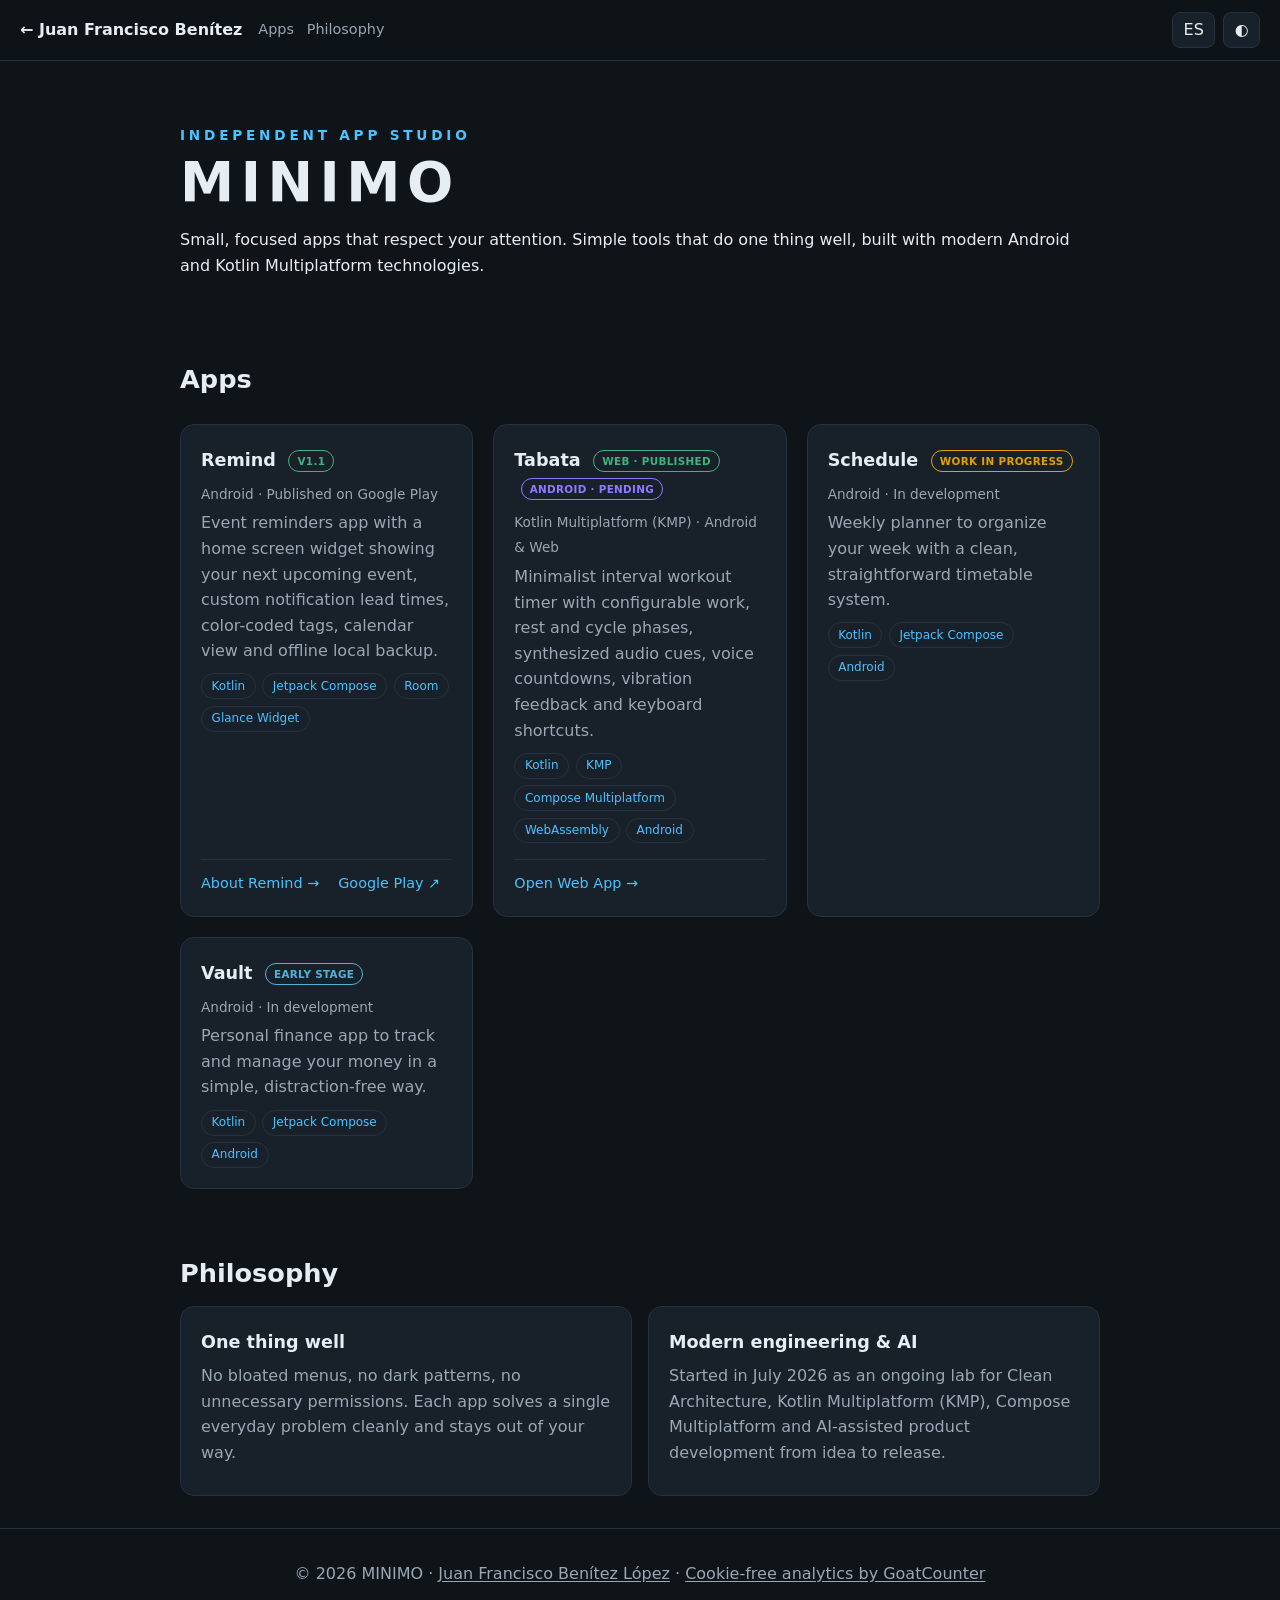
==== minimo/index.html @ 8fec198b "Add MINIMO hub, Tabata KMP web app, Remind page, and WIP fallback" ====
<!DOCTYPE html>
<html lang="en">
<head>
  <meta charset="UTF-8">
  <meta name="viewport" content="width=device-width, initial-scale=1.0">
  <meta name="theme-color" content="#14161A">
  <title>MINIMO — Small, focused apps</title>
  <meta name="description" content="MINIMO builds small, focused apps that respect your attention. Built with Android and Kotlin Multiplatform.">
  <link rel="icon" type="image/svg+xml" href="../assets/favicon.svg">
  <link rel="stylesheet" href="../style.css">
  <style>
    .minimo-hero { padding: 4rem 0 2rem; }
    .minimo-mark { letter-spacing: .28em; font-weight: 700; font-size: .85rem; color: var(--accent); text-transform: uppercase; margin: 0 0 .5rem; }
    .minimo-title { font-size: clamp(2.2rem, 6vw, 3.4rem); letter-spacing: .12em; margin: 0 0 .75rem; }
    .app-grid { display: grid; grid-template-columns: repeat(auto-fit, minmax(280px, 1fr)); gap: 1.25rem; margin-top: 1.5rem; }
    .app-card { display: flex; flex-direction: column; justify-content: space-between; }
    .app-card .links { margin-top: 1rem; padding-top: .75rem; border-top: 1px solid var(--border); }
  </style>
</head>
<body>
  <header class="nav">
    <a class="brand" href="../index.html">← Juan Francisco Benítez</a>
    <nav>
      <a href="#apps" data-i18n="nav.apps">Apps</a>
      <a href="#philosophy" data-i18n="nav.philosophy">Philosophy</a>
    </nav>
    <div class="controls">
      <button id="lang" type="button" aria-label="Switch language">ES</button>
      <button id="theme" type="button" aria-label="Toggle theme">◐</button>
    </div>
  </header>

  <main>
    <section class="minimo-hero">
      <p class="minimo-mark" data-i18n="hero.eyebrow">Independent App Studio</p>
      <h1 class="minimo-title">MINIMO</h1>
      <p class="lead" data-i18n="hero.lead">Small, focused apps that respect your attention. Simple tools that do one thing well, built with modern Android and Kotlin Multiplatform technologies.</p>
    </section>

    <section id="apps">
      <h3 class="section-title" data-i18n="nav.apps">Apps</h3>
      <div class="app-grid">
        <article class="card app-card">
          <div>
            <h4>Remind <span class="badge done">v1.1</span></h4>
            <span class="meta" data-i18n="remind.meta">Android · Published on Google Play</span>
            <p data-i18n="remind.desc">Event reminders app with a home screen widget showing your next upcoming event, custom notification lead times, color-coded tags, calendar view and offline local backup.</p>
            <div class="tags"><span>Kotlin</span><span>Jetpack Compose</span><span>Room</span><span>Glance Widget</span></div>
          </div>
          <div class="links">
            <a href="../remind/index.html" data-i18n="link.about">About Remind →</a>
            <a href="https://play.google.com/store/apps/details?id=com.minimo.remind" target="_blank" rel="noopener">Google Play ↗</a>
          </div>
        </article>

        <article class="card app-card">
          <div>
            <h4>Tabata <span class="badge done" data-i18n="badge.webLive">Web · Published</span><span class="badge pending" data-i18n="badge.androidTesting">Android · Pending</span></h4>
            <span class="meta" data-i18n="tabata.meta">Kotlin Multiplatform (KMP) · Android &amp; Web</span>
            <p data-i18n="tabata.desc">Minimalist interval workout timer with configurable work, rest and cycle phases, synthesized audio cues, voice countdowns, vibration feedback and keyboard shortcuts.</p>
            <div class="tags"><span>Kotlin</span><span>KMP</span><span>Compose Multiplatform</span><span>WebAssembly</span><span>Android</span></div>
          </div>
          <div class="links">
            <a href="../tabata/index.html" data-i18n="link.openApp">Open Web App →</a>
          </div>
        </article>

        <article class="card app-card">
          <div>
            <h4>Schedule <span class="badge wip" data-i18n="badge.wip">Work in progress</span></h4>
            <span class="meta" data-i18n="schedule.meta">Android · In development</span>
            <p data-i18n="schedule.desc">Weekly planner to organize your week with a clean, straightforward timetable system.</p>
            <div class="tags"><span>Kotlin</span><span>Jetpack Compose</span><span>Android</span></div>
          </div>
        </article>

        <article class="card app-card">
          <div>
            <h4>Vault <span class="badge early" data-i18n="badge.early">Early stage</span></h4>
            <span class="meta" data-i18n="vault.meta">Android · In development</span>
            <p data-i18n="vault.desc">Personal finance app to track and manage your money in a simple, distraction-free way.</p>
            <div class="tags"><span>Kotlin</span><span>Jetpack Compose</span><span>Android</span></div>
          </div>
        </article>
      </div>
    </section>

    <section id="philosophy">
      <h3 class="section-title" data-i18n="nav.philosophy">Philosophy</h3>
      <div class="grid">
        <article class="card">
          <h4 data-i18n="phil.focus.title">One thing well</h4>
          <p data-i18n="phil.focus.desc">No bloated menus, no dark patterns, no unnecessary permissions. Each app solves a single everyday problem cleanly and stays out of your way.</p>
        </article>
        <article class="card">
          <h4 data-i18n="phil.craft.title">Modern engineering &amp; AI</h4>
          <p data-i18n="phil.craft.desc">Started in July 2026 as an ongoing lab for Clean Architecture, Kotlin Multiplatform (KMP), Compose Multiplatform and AI-assisted product development from idea to release.</p>
        </article>
      </div>
    </section>
  </main>

  <footer>© <span id="year"></span> MINIMO · <a href="../index.html">Juan Francisco Benítez López</a> · <a href="https://www.goatcounter.com/" target="_blank" rel="noopener" data-i18n="footer.analytics">Cookie-free analytics by GoatCounter</a></footer>

  <script>
    const es = {
      "nav.apps": "Aplicaciones",
      "nav.philosophy": "Filosofía",
      "hero.eyebrow": "Estudio independiente de apps",
      "hero.lead": "Apps pequeñas y centradas en lo esencial que respetan tu atención. Herramientas sencillas que hacen una sola cosa bien, creadas con tecnologías modernas de Android y Kotlin Multiplatform.",
      "remind.meta": "Android · Publicada en Google Play",
      "remind.desc": "App de recordatorios de eventos con widget en la pantalla de inicio que muestra tu próximo evento, avisos configurables, etiquetas por colores, vista de calendario y copia de seguridad local offline.",
      "link.about": "Sobre Remind →",
      "badge.webLive": "Web · Publicada",
      "badge.androidTesting": "Android · Pendiente",
      "tabata.meta": "Kotlin Multiplatform (KMP) · Android y Web",
      "tabata.desc": "Temporizador minimalista de intervalos con fases configurables de trabajo, descanso y ciclos, pitidos integrados, cuenta atrás por voz, vibración y atajos de teclado.",
      "link.openApp": "Abrir app web →",
      "badge.wip": "En desarrollo",
      "badge.early": "Fase inicial",
      "vault.meta": "Android · En desarrollo",
      "vault.desc": "App de finanzas personales para controlar tu dinero de forma sencilla y sin distracciones.",
      "schedule.meta": "Android · En desarrollo",
      "schedule.desc": "Planificador semanal para organizar tu semana con un sistema de horarios limpio y directo.",
      "phil.focus.title": "Una sola cosa bien",
      "phil.focus.desc": "Sin menús recargados, sin patrones oscuros ni permisos innecesarios. Cada app resuelve un problema cotidiano de forma limpia y directa.",
      "phil.craft.title": "Ingeniería moderna e IA",
      "phil.craft.desc": "Iniciado en julio de 2026 como laboratorio continuo de Clean Architecture, Kotlin Multiplatform (KMP), Compose Multiplatform y desarrollo de producto apoyado en IA desde la idea hasta la publicación.",
      "footer.analytics": "Analítica sin cookies con GoatCounter"
    };
    const nodes = document.querySelectorAll("[data-i18n]");
    const en = {};
    nodes.forEach(n => { en[n.dataset.i18n] = n.innerHTML; });
    const root = document.documentElement;
    const langBtn = document.getElementById("lang");
    let lang = localStorage.getItem("lang") || (navigator.language.startsWith("es") ? "es" : "en");
    function apply() {
      root.lang = lang;
      nodes.forEach(n => { n.innerHTML = lang === "es" ? (es[n.dataset.i18n] ?? en[n.dataset.i18n]) : en[n.dataset.i18n]; });
      langBtn.textContent = lang === "es" ? "EN" : "ES";
    }
    langBtn.addEventListener("click", () => {
      lang = lang === "es" ? "en" : "es";
      localStorage.setItem("lang", lang);
      apply();
    });
    const theme = localStorage.getItem("theme") || "dark";
    root.dataset.theme = theme;
    document.getElementById("theme").addEventListener("click", () => {
      const next = root.dataset.theme === "light" ? "dark" : "light";
      root.dataset.theme = next;
      localStorage.setItem("theme", next);
    });
    document.getElementById("year").textContent = new Date().getFullYear();
    apply();
  </script>
  <script data-goatcounter="https://juanfcrater.goatcounter.com/count" async src="https://gc.zgo.at/count.js"></script>
</body>
</html>
---- style.css ----
:root {
  --bg: #0f1419; --surface: #182029; --text: #e6edf3; --muted: #9aa7b4;
  --accent: #4cc2ff; --border: #26323f;
}
:root[data-theme="light"] {
  --bg: #f7f9fb; --surface: #ffffff; --text: #16202a; --muted: #5a6876;
  --accent: #0a6cc4; --border: #dde4ea;
}
* { box-sizing: border-box; }
html { scroll-behavior: smooth; }
section[id] { scroll-margin-top: 5rem; }
@media (max-width: 600px) { section[id] { scroll-margin-top: 8rem; } }
body {
  margin: 0; background: var(--bg); color: var(--text);
  font: 16px/1.6 system-ui, -apple-system, "Segoe UI", Roboto, sans-serif;
}
a { color: var(--accent); text-decoration: none; }
a:hover { text-decoration: underline; }
main, .nav, footer { max-width: 960px; margin: 0 auto; padding: 0 1.25rem; }
section { padding: 2rem 0; }

.nav {
  position: sticky; top: 0; z-index: 10; max-width: none;
  display: flex; align-items: center; gap: 1rem; padding: .75rem 1.25rem;
  background: color-mix(in srgb, var(--bg) 88%, transparent);
  backdrop-filter: blur(8px); border-bottom: 1px solid var(--border);
}
.nav nav { display: flex; gap: .5rem .8rem; flex: 1; flex-wrap: wrap; }
.nav nav a { color: var(--muted); font-size: .9rem; }
.nav nav a.active { color: var(--text); box-shadow: 0 2px 0 var(--accent, currentColor); }
.brand { font-weight: 700; color: var(--text); }
.controls { display: flex; gap: .5rem; }
.controls button {
  background: var(--surface); color: var(--text); border: 1px solid var(--border);
  border-radius: 8px; padding: .25rem .65rem; cursor: pointer; font: inherit;
}

.hero { padding-top: 5rem; }
.hero-top { display: flex; flex-wrap: wrap-reverse; align-items: center; justify-content: space-between; gap: 1rem 2rem; }
.avatar { width: 140px; height: 140px; border-radius: 50%; object-fit: cover; border: 3px solid var(--accent); }
.eyebrow { color: var(--accent); font-weight: 600; margin: 0; }
h1 { font-size: clamp(2.4rem, 7vw, 4rem); line-height: 1.05; margin: .5rem 0 1rem; }
h2 { font-size: clamp(1.1rem, 2.5vw, 1.5rem); font-weight: 500; color: var(--muted); margin: 0 0 1rem; }
.hero .meta { margin: -.6rem 0 1rem; }
.lead { max-width: none; color: var(--text); }
.cta { display: flex; flex-wrap: wrap; gap: .75rem; margin-top: 1.5rem; }
.btn {
  border: 1px solid var(--border); background: var(--surface); color: var(--text);
  padding: .55rem 1.1rem; border-radius: 10px; font-weight: 500;
}
.btn.primary { background: var(--accent); color: #0b141c; border-color: var(--accent); font-weight: 600; }
:root[data-theme="light"] .btn.primary { color: #fff; }
.btn:hover { text-decoration: none; filter: brightness(1.1); }

.section-title { font-size: 1.6rem; margin: 0 0 .75rem; }
.timeline { border-left: 2px solid var(--border); padding-left: 1.5rem; }
.timeline > article { position: relative; margin-bottom: 2rem; }
.timeline > article::before {
  content: ""; position: absolute; left: -1.95rem; top: .45rem;
  width: 12px; height: 12px; border-radius: 50%; background: var(--accent);
}
.timeline h4, .card h4 { margin: .1rem 0 .4rem; font-size: 1.1rem; }
.date, .meta { color: var(--muted); font-size: .85rem; }
.timeline p, .card p { margin: .25rem 0 .6rem; color: var(--muted); }

.tags { display: flex; flex-wrap: wrap; gap: .4rem; }
.tags span {
  font-size: .75rem; padding: .15rem .6rem; border-radius: 999px;
  border: 1px solid var(--border); color: var(--accent);
}
.subtitle { margin: 2rem 0 .25rem; font-size: 1.2rem; }
.subtitle:first-of-type { margin-top: 0; }
#ai .subtitle { margin: 2rem 0 .4rem; }
.sub-desc { margin: 0 0 1rem; color: var(--muted); max-width: none; }
.badge {
  display: inline-block; vertical-align: middle; margin-left: .4rem;
  font-size: .65rem; font-weight: 600; text-transform: uppercase; letter-spacing: .03em;
  padding: .1rem .5rem; border-radius: 999px; border: 1px solid;
}
.badge.wip { color: #e0a100; border-color: #e0a100; }
.badge.pending { color: #8e7cff; border-color: #8e7cff; }
.badge.early { color: #4fb3d9; border-color: #4fb3d9; }
.badge.done { color: #3fb27f; border-color: #3fb27f; }
.links a + a { margin-left: .9rem; }
.grid.sub { margin-top: 1rem; }
.grid.sub .card { background: var(--bg); padding: 1rem; }
.grid.compact .card { padding: .75rem 1rem; }
.grid.compact .card h4 { font-size: 1rem; margin-bottom: .2rem; }
.grid.compact .card p { font-size: .9rem; margin: .2rem 0 .4rem; }
.grid.compact .card .tags { margin-top: .3rem; }
.grid { display: grid; grid-template-columns: repeat(auto-fit, minmax(280px, 1fr)); gap: 1rem; }
.card {
  background: var(--surface); border: 1px solid var(--border);
  border-radius: 14px; padding: 1.25rem;
}
.links { margin-top: .6rem; font-size: .9rem; }
.rating { display: flex; flex-wrap: wrap; align-items: baseline; gap: .2rem .5rem; margin: .6rem 0 0; font-size: .85rem; color: #f5b83d; font-weight: 600; }
.rating .meta { font-weight: 400; font-size: .8rem; }

.skills { display: grid; grid-template-columns: repeat(auto-fill, minmax(260px, 1fr)); gap: 1.25rem; }
.skill-group { background: var(--surface); border: 1px solid var(--border); border-radius: 14px; padding: 1.25rem; }
.carousel { display: flex; gap: 1rem; overflow-x: auto; scroll-snap-type: x mandatory; scrollbar-width: none; padding-bottom: .25rem; }
.carousel::-webkit-scrollbar { display: none; }
.carousel > * { flex: 0 0 min(300px, 82%); scroll-snap-align: start; }
.carousel-wrap { position: relative; }
.car-btn { position: absolute; top: 50%; transform: translateY(-50%); z-index: 2; width: 38px; height: 38px; border-radius: 50%;
  border: 1px solid var(--border); background: var(--surface); color: var(--text); font-size: 1.4rem; line-height: 1; cursor: pointer; box-shadow: 0 2px 8px rgba(0,0,0,.3); }
.car-btn:hover { border-color: var(--accent); color: var(--accent); }
.car-btn[hidden] { display: none; }
.car-btn.prev { left: -12px; }
.car-btn.next { right: -12px; }
@media (max-width: 600px) { .car-btn { display: none; } }
.skill-group h4 { margin: 0 0 .75rem; }
.skill { margin-bottom: .8rem; font-size: .9rem; display: block; }
.skill .lvl { display: block; color: var(--muted); font-size: .8rem; margin-top: .1rem; }

.two { display: grid; grid-template-columns: repeat(auto-fit, minmax(280px, 1fr)); gap: 2rem; }
.plain { list-style: none; padding: 0; margin: 0; }
.plain li { margin-bottom: .8rem; }
footer { text-align: center; color: var(--muted); padding: 2rem 1.25rem; border-top: 1px solid var(--border); max-width: none; }
footer a { color: inherit; text-decoration: underline; text-underline-offset: 2px; }

@media (max-width: 600px) {
  .nav { flex-wrap: wrap; }
  .nav nav { order: 3; flex-basis: 100%; }
}

.card.highlight { border-color: var(--accent); }
.card .more { margin: .25rem 0 .6rem; font-size: .9rem; }

.ticker { overflow: hidden; margin-top: 2rem; padding: .7rem 0; border-block: 1px solid var(--border);
  -webkit-mask-image: linear-gradient(90deg, transparent, #000 6%, #000 94%, transparent);
  mask-image: linear-gradient(90deg, transparent, #000 6%, #000 94%, transparent); }
.ticker-track { display: flex; width: max-content; animation: ticker 45s linear infinite; }
.ticker:hover .ticker-track { animation-play-state: paused; }
.ticker-group { display: flex; flex-shrink: 0; }
.ticker-group span { white-space: nowrap; color: var(--muted); font-size: .95rem; }
.ticker-group span::after { content: "•"; color: var(--accent); margin: 0 1.5rem; }
@keyframes ticker { to { transform: translateX(-50%); } }
@media (prefers-reduced-motion: reduce) {
  .ticker-track { animation: none; width: auto; flex-wrap: wrap; }
  .ticker-group[aria-hidden="true"] { display: none; }
  .ticker-group { flex-wrap: wrap; row-gap: .4rem; }
}
.eng { display: grid; grid-template-columns: max-content 1fr; gap: .5rem 1.25rem; margin: 1rem 0 1.75rem; font-size: .92rem; }
.eng dt { color: var(--accent); font-weight: 600; }
.eng dd { margin: 0; }
@media (max-width: 600px) { .eng { grid-template-columns: 1fr; gap: .15rem; } .eng dd { margin-bottom: .6rem; } }
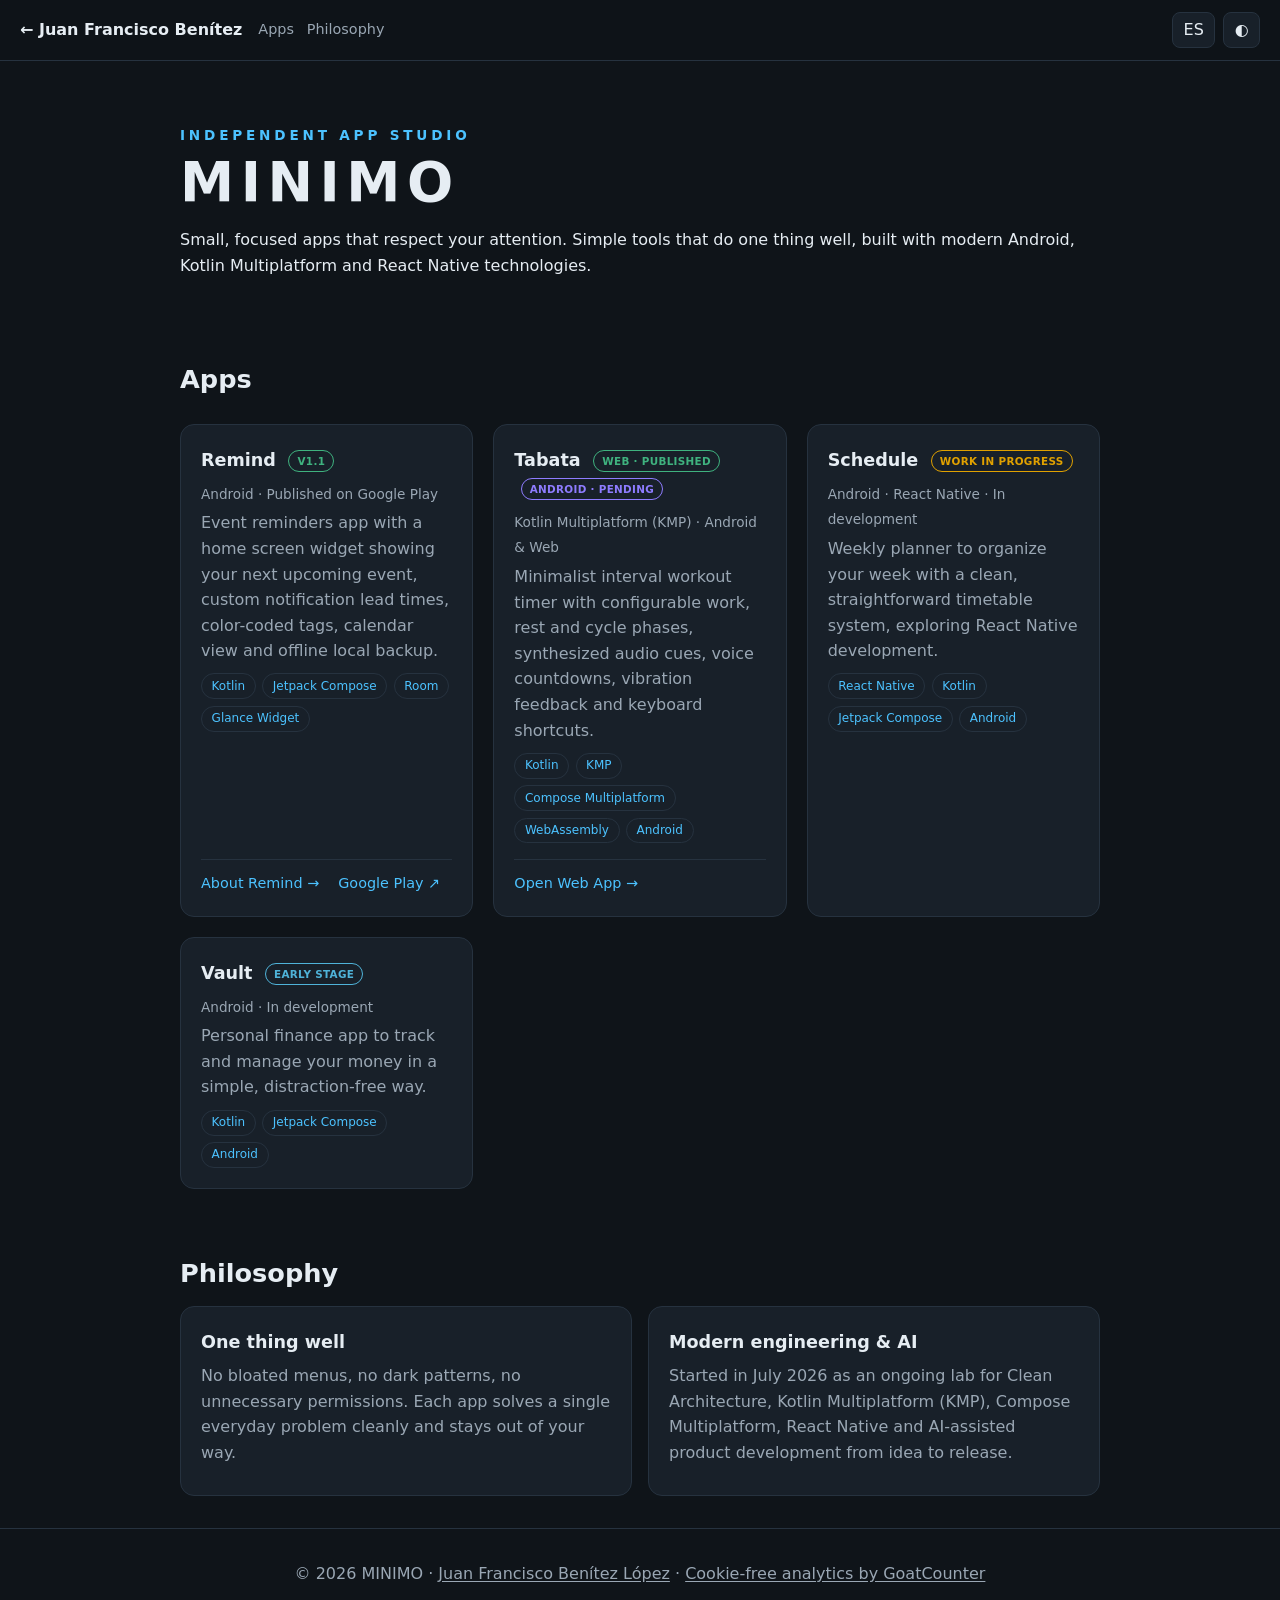
==== commit b7600188: "Add React Native" ====
--- a/minimo/index.html
+++ b/minimo/index.html
@@ -5,7 +5,13 @@
   <meta name="viewport" content="width=device-width, initial-scale=1.0">
   <meta name="theme-color" content="#14161A">
   <title>MINIMO — Small, focused apps</title>
-  <meta name="description" content="MINIMO builds small, focused apps that respect your attention. Built with Android and Kotlin Multiplatform.">
+  <meta name="description" content="MINIMO builds small, focused apps that respect your attention. Built with Android, Kotlin Multiplatform and React Native.">
+  <meta property="og:type" content="website">
+  <meta property="og:title" content="MINIMO — Small, focused apps">
+  <meta property="og:description" content="Small, focused apps that respect your attention. Built with Android, Kotlin Multiplatform and React Native.">
+  <meta property="og:url" content="https://juanfrancrater.github.io/minimo/">
+  <meta property="og:image" content="https://juanfrancrater.github.io/assets/og-image.png">
+  <link rel="canonical" href="https://juanfrancrater.github.io/minimo/">
   <link rel="icon" type="image/svg+xml" href="../assets/favicon.svg">
   <link rel="stylesheet" href="../style.css">
   <style>
@@ -34,7 +40,7 @@
     <section class="minimo-hero">
       <p class="minimo-mark" data-i18n="hero.eyebrow">Independent App Studio</p>
       <h1 class="minimo-title">MINIMO</h1>
-      <p class="lead" data-i18n="hero.lead">Small, focused apps that respect your attention. Simple tools that do one thing well, built with modern Android and Kotlin Multiplatform technologies.</p>
+      <p class="lead" data-i18n="hero.lead">Small, focused apps that respect your attention. Simple tools that do one thing well, built with modern Android, Kotlin Multiplatform and React Native technologies.</p>
     </section>
 
     <section id="apps">
@@ -68,9 +74,9 @@
         <article class="card app-card">
           <div>
             <h4>Schedule <span class="badge wip" data-i18n="badge.wip">Work in progress</span></h4>
-            <span class="meta" data-i18n="schedule.meta">Android · In development</span>
-            <p data-i18n="schedule.desc">Weekly planner to organize your week with a clean, straightforward timetable system.</p>
-            <div class="tags"><span>Kotlin</span><span>Jetpack Compose</span><span>Android</span></div>
+            <span class="meta" data-i18n="schedule.meta">Android · React Native · In development</span>
+            <p data-i18n="schedule.desc">Weekly planner to organize your week with a clean, straightforward timetable system, exploring React Native development.</p>
+            <div class="tags"><span>React Native</span><span>Kotlin</span><span>Jetpack Compose</span><span>Android</span></div>
           </div>
         </article>
 
@@ -94,7 +100,7 @@
         </article>
         <article class="card">
           <h4 data-i18n="phil.craft.title">Modern engineering &amp; AI</h4>
-          <p data-i18n="phil.craft.desc">Started in July 2026 as an ongoing lab for Clean Architecture, Kotlin Multiplatform (KMP), Compose Multiplatform and AI-assisted product development from idea to release.</p>
+          <p data-i18n="phil.craft.desc">Started in July 2026 as an ongoing lab for Clean Architecture, Kotlin Multiplatform (KMP), Compose Multiplatform, React Native and AI-assisted product development from idea to release.</p>
         </article>
       </div>
     </section>
@@ -107,7 +113,7 @@
       "nav.apps": "Aplicaciones",
       "nav.philosophy": "Filosofía",
       "hero.eyebrow": "Estudio independiente de apps",
-      "hero.lead": "Apps pequeñas y centradas en lo esencial que respetan tu atención. Herramientas sencillas que hacen una sola cosa bien, creadas con tecnologías modernas de Android y Kotlin Multiplatform.",
+      "hero.lead": "Apps pequeñas y centradas en lo esencial que respetan tu atención. Herramientas sencillas que hacen una sola cosa bien, creadas con tecnologías modernas de Android, Kotlin Multiplatform y React Native.",
       "remind.meta": "Android · Publicada en Google Play",
       "remind.desc": "App de recordatorios de eventos con widget en la pantalla de inicio que muestra tu próximo evento, avisos configurables, etiquetas por colores, vista de calendario y copia de seguridad local offline.",
       "link.about": "Sobre Remind →",
@@ -120,12 +126,12 @@
       "badge.early": "Fase inicial",
       "vault.meta": "Android · En desarrollo",
       "vault.desc": "App de finanzas personales para controlar tu dinero de forma sencilla y sin distracciones.",
-      "schedule.meta": "Android · En desarrollo",
-      "schedule.desc": "Planificador semanal para organizar tu semana con un sistema de horarios limpio y directo.",
+      "schedule.meta": "Android · React Native · En desarrollo",
+      "schedule.desc": "Planificador semanal para organizar tu semana con un sistema de horarios limpio y directo, aplicando desarrollo con React Native.",
       "phil.focus.title": "Una sola cosa bien",
       "phil.focus.desc": "Sin menús recargados, sin patrones oscuros ni permisos innecesarios. Cada app resuelve un problema cotidiano de forma limpia y directa.",
       "phil.craft.title": "Ingeniería moderna e IA",
-      "phil.craft.desc": "Iniciado en julio de 2026 como laboratorio continuo de Clean Architecture, Kotlin Multiplatform (KMP), Compose Multiplatform y desarrollo de producto apoyado en IA desde la idea hasta la publicación.",
+      "phil.craft.desc": "Iniciado en julio de 2026 como laboratorio continuo de Clean Architecture, Kotlin Multiplatform (KMP), Compose Multiplatform, React Native y desarrollo de producto apoyado en IA desde la idea hasta la publicación.",
       "footer.analytics": "Analítica sin cookies con GoatCounter"
     };
     const nodes = document.querySelectorAll("[data-i18n]");
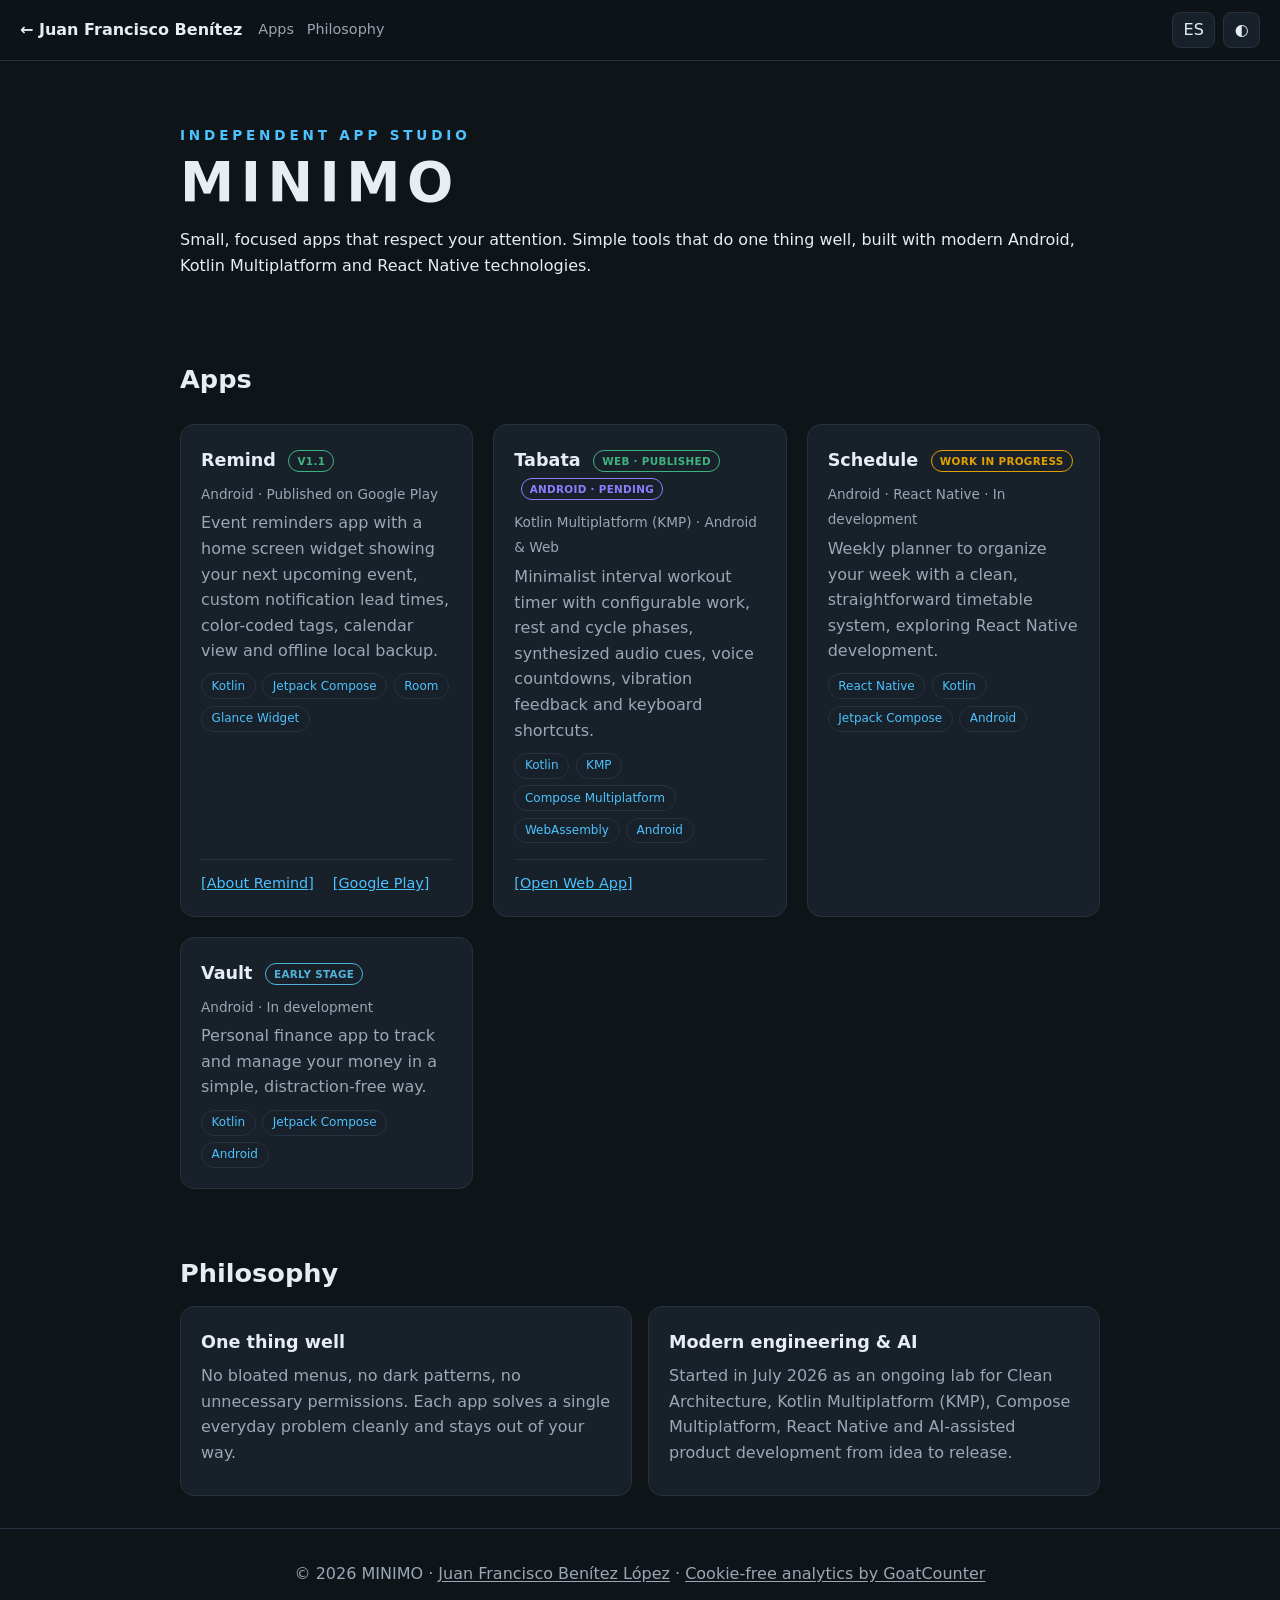
==== commit c8bff316: "Some style changes (thanks for the feedback V)" ====
--- a/minimo/index.html
+++ b/minimo/index.html
@@ -14,6 +14,9 @@
   <link rel="canonical" href="https://juanfrancrater.github.io/minimo/">
   <link rel="icon" type="image/svg+xml" href="../assets/favicon.svg">
   <link rel="stylesheet" href="../style.css">
+  <link rel="prefetch" href="../tabata/tabata.js">
+  <link rel="prefetch" href="../tabata/658820f72b4617efb380.wasm">
+  <link rel="prefetch" href="../tabata/e9ee478cf3c378f3e4ba.wasm">
   <style>
     .minimo-hero { padding: 4rem 0 2rem; }
     .minimo-mark { letter-spacing: .28em; font-weight: 700; font-size: .85rem; color: var(--accent); text-transform: uppercase; margin: 0 0 .5rem; }
@@ -54,8 +57,8 @@
             <div class="tags"><span>Kotlin</span><span>Jetpack Compose</span><span>Room</span><span>Glance Widget</span></div>
           </div>
           <div class="links">
-            <a href="../remind/index.html" data-i18n="link.about">About Remind →</a>
-            <a href="https://play.google.com/store/apps/details?id=com.minimo.remind" target="_blank" rel="noopener">Google Play ↗</a>
+            <a href="../remind/index.html" data-i18n="link.about">About Remind</a>
+            <a href="https://play.google.com/store/apps/details?id=com.minimo.remind" target="_blank" rel="noopener">Google Play</a>
           </div>
         </article>
 
@@ -67,7 +70,7 @@
             <div class="tags"><span>Kotlin</span><span>KMP</span><span>Compose Multiplatform</span><span>WebAssembly</span><span>Android</span></div>
           </div>
           <div class="links">
-            <a href="../tabata/index.html" data-i18n="link.openApp">Open Web App →</a>
+            <a href="../tabata/index.html" data-i18n="link.openApp">Open Web App</a>
           </div>
         </article>
 
@@ -116,12 +119,12 @@
       "hero.lead": "Apps pequeñas y centradas en lo esencial que respetan tu atención. Herramientas sencillas que hacen una sola cosa bien, creadas con tecnologías modernas de Android, Kotlin Multiplatform y React Native.",
       "remind.meta": "Android · Publicada en Google Play",
       "remind.desc": "App de recordatorios de eventos con widget en la pantalla de inicio que muestra tu próximo evento, avisos configurables, etiquetas por colores, vista de calendario y copia de seguridad local offline.",
-      "link.about": "Sobre Remind →",
+      "link.about": "Sobre Remind",
       "badge.webLive": "Web · Publicada",
       "badge.androidTesting": "Android · Pendiente",
       "tabata.meta": "Kotlin Multiplatform (KMP) · Android y Web",
       "tabata.desc": "Temporizador minimalista de intervalos con fases configurables de trabajo, descanso y ciclos, pitidos integrados, cuenta atrás por voz, vibración y atajos de teclado.",
-      "link.openApp": "Abrir app web →",
+      "link.openApp": "Abrir app web",
       "badge.wip": "En desarrollo",
       "badge.early": "Fase inicial",
       "vault.meta": "Android · En desarrollo",
--- a/style.css
+++ b/style.css
@@ -61,6 +61,10 @@
 }
 .timeline h4, .card h4 { margin: .1rem 0 .4rem; font-size: 1.1rem; }
 .date, .meta { color: var(--muted); font-size: .85rem; }
+.timeline > article { display: flex; flex-direction: column; }
+.timeline > article > h4 { order: 1; margin-bottom: .1rem; }
+.timeline > article > .date { order: 2; margin-bottom: .4rem; }
+.timeline > article > :not(h4):not(.date) { order: 3; }
 .timeline p, .card p { margin: .25rem 0 .6rem; color: var(--muted); }
 
 .tags { display: flex; flex-wrap: wrap; gap: .4rem; }
@@ -135,7 +139,7 @@
 .ticker:hover .ticker-track { animation-play-state: paused; }
 .ticker-group { display: flex; flex-shrink: 0; }
 .ticker-group span { white-space: nowrap; color: var(--muted); font-size: .95rem; }
-.ticker-group span::after { content: "•"; color: var(--accent); margin: 0 1.5rem; }
+.ticker-group span::after { content: ""; margin: 0 1.5rem; }
 @keyframes ticker { to { transform: translateX(-50%); } }
 @media (prefers-reduced-motion: reduce) {
   .ticker-track { animation: none; width: auto; flex-wrap: wrap; }
@@ -146,3 +150,7 @@
 .eng dt { color: var(--accent); font-weight: 600; }
 .eng dd { margin: 0; }
 @media (max-width: 600px) { .eng { grid-template-columns: 1fr; gap: .15rem; } .eng dd { margin-bottom: .6rem; } }
+
+.links a, .more a, .subtitle a { text-decoration: underline; }
+.links a::before, .more a::before, .subtitle a::before { content: "["; display: inline-block; text-decoration: none; }
+.links a::after, .more a::after, .subtitle a::after { content: "]"; display: inline-block; text-decoration: none; }
